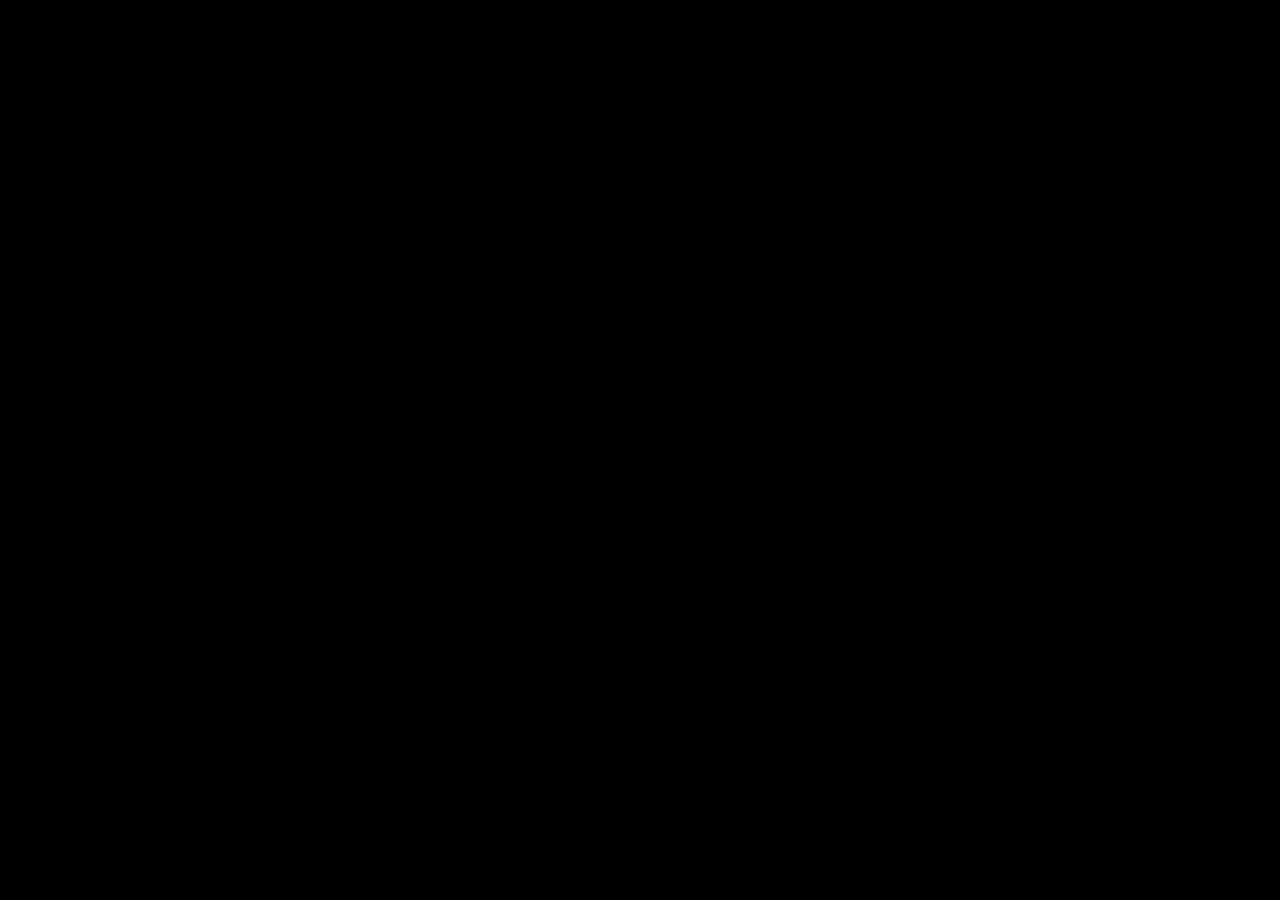
==== alphabet.html @ b6982e20 "Updated files" ====
<!DOCTYPE html>
<html lang="en">

<head>
    <meta charset="UTF-8">
    <title>Lego type</title>
    <link rel="stylesheet" href="styles.css">
    <meta name="viewport" content="width=device-width, initial-scale=1.0">
</head>

<body>
</body>
</html>
<script src="script.js"></script>
---- styles.css ----
html {
  margin: 0;
  padding: 0;
  width: 100%;
  height: 100%;
  font-family: 'Roboto', sans-serif;
  background-color: #000000;
}

header {
  display: flex;
  justify-content: flex-end;
  align-items: center;
  height: 10%;
  width: 100%;
  position: fixed;
  top: 0;
  font-family: "Short Stack", serif;
  font-weight: 400;
  font-style: normal;
  padding: 0 20px;
  background-color: #E3000B;
}

p {
  font-size: 1.5em;
  margin-right: 100px;
}

a {
  text-decoration: none;
  color: #FFFFFF;
}

body {
  margin: auto;
  padding: auto;
  width: 100vw;
  height: 100vh;
  display: flex;
  flex-wrap: wrap;
  flex-direction: row;
  justify-content: center;
  align-items: center;
}

.wrapperL,
.wrapperE,
.wrapperG,
.wrapperO {
  position: relative;
  width: 20%;
  height: 20vh;
  display: flex;
  flex-direction: row;
  margin: auto;
  justify-content: space-evenly;
  align-items: center;
}

.block {
  width: 120px;
  height: 120px;
  background-repeat: no-repeat;
  background-position: center;
  transition: transform 0.5s ease-in-out;
  object-fit: contain;
  position: absolute;
}

.block[letter="L.R"],
.block[letter="E.R1"],
.block[letter="E.R2"],
.block[letter="G.R1"],
.block[letter="G.R2"],
.block[letter="G.R3"],
.block[letter="O.R1"],
.block[letter="O.R2"] {
  background-image: url("images/rL.png");
  z-index: 0;
}

.block[letter="G.R3"] {
  z-index: -1;
}


.block[letter="L.G"],
.block[letter="E.G"],
.block[letter="G.G"],
.block[letter="O.G1"],
.block[letter="O.G2"] {
  background-image: url("images/gT.png");
  z-index: 1;
}

.block[letter="E.G"] {
  z-index: -1;
}

.block[letter="G.G"] {
  z-index: -2;
}


.block[letter="L.Y"],
.block[letter="E.Y"],
.block[letter="G.Y"],
.block[letter="O.Y1"],
.block[letter="O.Y2"] {
  background-image: url("images/yL.png");
  z-index: 0;
}

.block[letter="E.B"] {
  background-image: url("images/bL.png");
  z-index: -1;
}

.block[letter="O.B1"],
.block[letter="O.B2"],
.block[letter="G.B1"],
.block[letter="G.B2"],
.block[letter="L.B"] {
  background-image: url("images/bT.png");
  z-index: 0;
}

.block[letter="G.B1"] {
  z-index: -3;
}

.block[letter="O.B2"] {
  z-index: 1;
}
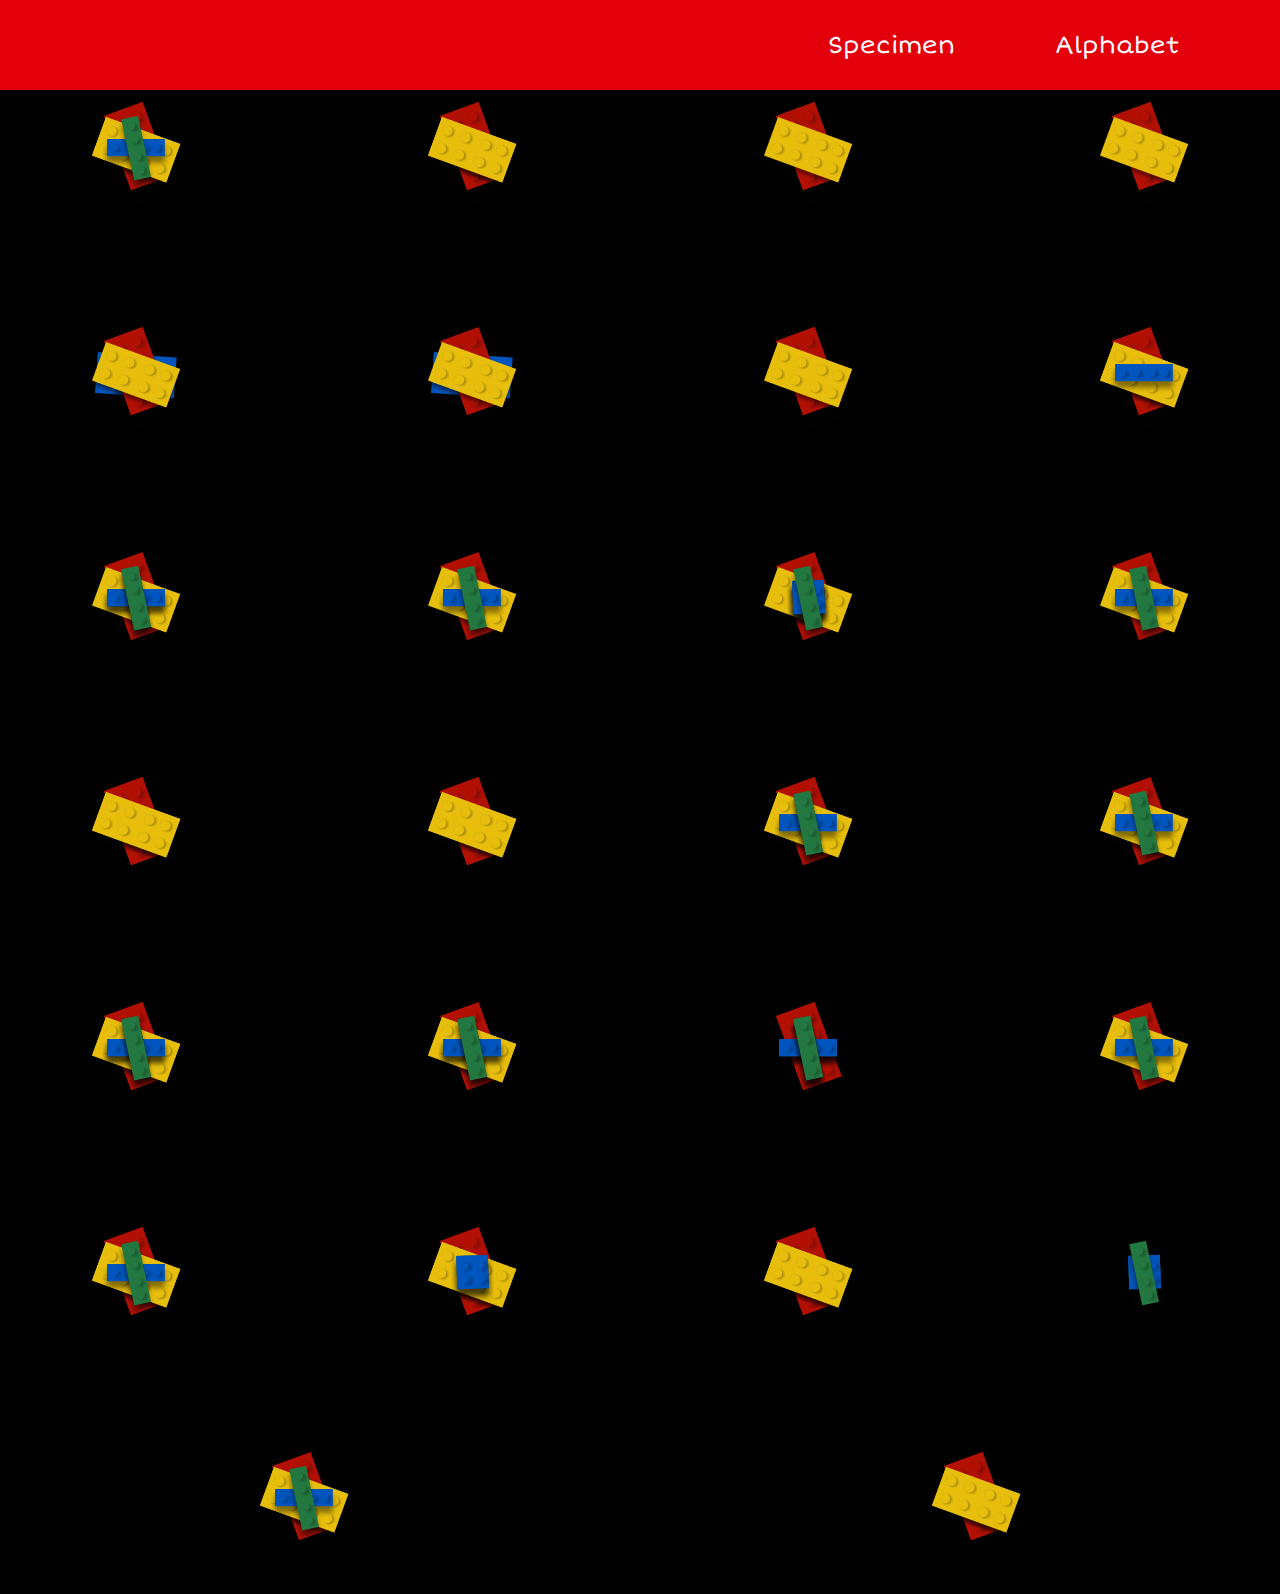
==== commit dd3b02d4: "update" ====
--- a/alphabet.html
+++ b/alphabet.html
@@ -6,9 +6,413 @@
     <title>Lego type</title>
     <link rel="stylesheet" href="styles.css">
     <meta name="viewport" content="width=device-width, initial-scale=1.0">
+    <link rel="preconnect" href="https://fonts.googleapis.com">
+    <link rel="preconnect" href="https://fonts.gstatic.com" crossorigin>
+    <link href="https://fonts.googleapis.com/css2?family=Short+Stack&display=swap" rel="stylesheet">
 </head>
 
 <body>
+    <header>
+        <p><a href="index.html">Specimen</a></p>
+        <p class="active"><a href="alphabet.html">Alphabet</a></p>
+    </header>
+    <div class="alphabetPage">
+        <div class="wrapperA">
+            <div class="block" letter="A.R1">
+            </div>
+            <div class="block" letter="A.R2">
+            </div>
+            <div class="block" letter="A.G1">
+            </div>
+            <div class="block" letter="A.G2">
+            </div>
+            <div class="block" letter="A.Y1">
+            </div>
+            <div class="block" letter="A.Y2">
+            </div>
+            <div class="block" letter="A.B">
+            </div>
+        </div>
+        <div class="wrapperB">
+            <div class="block" letter="B.R1">
+            </div>
+            <div class="block" letter="B.R2">
+            </div>
+            <div class="block" letter="B.smallR">
+            </div>
+            <div class="block" letter="B.G1">
+            </div>
+            <div class="block" letter="B.G2">
+            </div>
+            <div class="block" letter="B.Y1">
+            </div>
+            <div class="block" letter="B.Y2">
+            </div>
+            <div class="block" letter="B.B">
+            </div>
+        </div>
+        <div class="wrapperC">
+            <div class="block" letter="C.R1">
+            </div>
+            <div class="block" letter="C.R2">
+            </div>
+            <div class="block" letter="C.G">
+            </div>
+            <div class="block" letter="C.Y">
+            </div>
+        </div>
+        <div class="wrapperD">
+            <div class="block" letter="D.R1">
+            </div>
+            <div class="block" letter="D.R2">
+            </div>
+            <div class="block" letter="D.G">
+            </div>
+            <div class="block" letter="D.Y">
+            </div>
+            <div class="block" letter="D.B">
+            </div>
+        </div>
+        <div class="wrapperE">
+            <div class="block" letter="E.R1">
+            </div>
+            <div class="block" letter="E.R2">
+            </div>
+            <div class="block" letter="E.G">
+            </div>
+            <div class="block" letter="E.Y">
+            </div>
+            <div class="block" letter="E.B">
+            </div>
+        </div>
+        <div class="wrapperF">
+            <div class="block" letter="F.R1">
+            </div>
+            <div class="block" letter="F.B">
+            </div>
+            <div class="block" letter="F.G">
+            </div>
+            <div class="block" letter="F.Y">
+            </div>
+        </div>
+        <div class="wrapperG">
+            <div class="block" letter="G.R1">
+            </div>
+            <div class="block" letter="G.R2">
+            </div>
+            <div class="block" letter="G.R3">
+            </div>
+            <div class="block" letter="G.B1">
+            </div>
+            <div class="block" letter="G.B2">
+            </div>
+            <div class="block" letter="G.Y">
+            </div>
+            <div class="block" letter="G.G">
+            </div>
+        </div>
+        <div class="wrapperH">
+            <div class="block" letter="H.R1">
+            </div>
+            <div class="block" letter="H.R2">
+            </div>
+            <div class="block" letter="H.G">
+            </div>
+            <div class="block" letter="H.Y1">
+            </div>
+            <div class="block" letter="H.Y2">
+            </div>
+            <div class="block" letter="H.B">
+            </div>
+        </div>
+        <div class="wrapperI">
+            <div class="block" letter="I.R">
+            </div>
+            <div class="block" letter="I.G1">
+            </div>
+            <div class="block" letter="I.G2">
+            </div>
+            <div class="block" letter="I.Y">
+            </div>
+            <div class="block" letter="I.B1">
+            </div>
+            <div class="block" letter="I.B2">
+            </div>
+        </div>
+        <div class="wrapperJ">
+            <div class="block" letter="J.R1">
+            </div>
+            <div class="block" letter="J.G">
+            </div>
+            <div class="block" letter="J.Y">
+            </div>
+            <div class="block" letter="J.B1">
+            </div>
+            <div class="block" letter="J.B2">
+            </div>
+        </div>
+        <div class="wrapperK">
+            <div class="block" letter="K.R1">
+            </div>
+            <div class="block" letter="K.G2">
+            </div>
+            <div class="block" letter="K.Y1">
+            </div>
+            <div class="block" letter="K.B3">
+            </div>
+            <div class="block" letter="K.B4">
+            </div>
+            <div class="block" letter="K.B5">
+            </div>
+            <div class="block" letter="K.B6">
+            </div>
+        </div>
+        <div class="wrapperL">
+            <div class="block" letter="L.R">
+            </div>
+            <div class="block" letter="L.G">
+            </div>
+            <div class="block" letter="L.Y">
+            </div>
+            <div class="block" letter="L.B">
+            </div>
+        </div>
+        <div class="wrapperM">
+            <div class="block" letter="M.R1">
+            </div>
+            <div class="block" letter="M.R2">
+            </div>
+            <div class="block" letter="M.G1">
+            </div>
+            <div class="block" letter="M.Y1">
+            </div>
+            <div class="block" letter="M.Y2">
+            </div>
+            <div class="block" letter="M.B2">
+            </div>
+            <div class="block" letter="M.B1">
+            </div>
+        </div>
+        <div class="wrapperN">
+            <div class="block" letter="N.R1">
+            </div>
+            <div class="block" letter="N.R2">
+            </div>
+            <div class="block" letter="N.G1">
+            </div>
+            <div class="block" letter="N.G2">
+            </div>
+            <div class="block" letter="N.Y1">
+            </div>
+            <div class="block" letter="N.Y2">
+            </div>
+            <div class="block" letter="N.Y3">
+            </div>
+            <div class="block" letter="N.B">
+            </div>
+        </div>
+        <div class="wrapperO">
+            <div class="block" letter="O.R1">
+            </div>
+            <div class="block" letter="O.R2">
+            </div>
+            <div class="block" letter="O.B1">
+            </div>
+            <div class="block" letter="O.B2">
+            </div>
+            <div class="block" letter="O.Y1">
+            </div>
+            <div class="block" letter="O.Y2">
+            </div>
+            <div class="block" letter="O.G1">
+            </div>
+            <div class="block" letter="O.G2">
+            </div>
+        </div>
+        <div class="wrapperP">
+            <div class="block" letter="P.R1">
+            </div>
+            <div class="block" letter="P.G1">
+            </div>
+            <div class="block" letter="P.G2">
+            </div>
+            <div class="block" letter="P.Y1">
+            </div>
+            <div class="block" letter="P.Y2">
+            </div>
+            <div class="block" letter="P.B">
+            </div>
+        </div>
+        <div class="wrapperQ">
+            <div class="block" letter="Q.R1">
+            </div>
+            <div class="block" letter="Q.R2">
+            </div>
+            <div class="block" letter="Q.G1">
+            </div>
+            <div class="block" letter="Q.G2">
+            </div>
+            <div class="block" letter="Q.G3">
+            </div>
+            <div class="block" letter="Q.G4">
+            </div>
+            <div class="block" letter="Q.Y1">
+            </div>
+            <div class="block" letter="Q.Y2">
+            </div>
+            <div class="block" letter="Q.B1">
+            </div>
+            <div class="block" letter="Q.B2">
+            </div>
+        </div>
+        <div class="wrapperR">
+            <div class="block" letter="R.R1">
+            </div>
+            <div class="block" letter="R.R2">
+            </div>
+            <div class="block" letter="R.R3">
+            </div>
+            <div class="block" letter="R.R4">
+            </div>
+            <div class="block" letter="R.G1">
+            </div>
+            <div class="block" letter="R.G2">
+            </div>
+            <div class="block" letter="R.Y1">
+            </div>
+            <div class="block" letter="R.Y2">
+            </div>
+            <div class="block" letter="R.B">
+            </div>
+            <div class="block" letter="R.B2">
+            </div>
+            <div class="block" letter="R.B3">
+            </div>
+            <div class="block" letter="R.B4">
+            </div>
+        </div>
+        <div class="wrapperS">
+            <div class="block" letter="S.R1">
+            </div>
+            <div class="block" letter="S.R2">
+            </div>
+            <div class="block" letter="S.G">
+            </div>
+            <div class="block" letter="S.G2">
+            </div>
+            <div class="block" letter="S.G3">
+            </div>
+            <div class="block" letter="S.B2">
+            </div>
+            <div class="block" letter="S.B1">
+            </div>
+            <div class="block" letter="S.B3">
+            </div>
+        </div>
+        <div class="wrapperT">
+            <div class="block" letter="T.R1">
+            </div>
+            <div class="block" letter="T.G">
+            </div>
+            <div class="block" letter="T.Y">
+            </div>
+            <div class="block" letter="T.B">
+            </div>
+        </div>
+        <div class="wrapperU">
+            <div class="block" letter="U.R1">
+            </div>
+            <div class="block" letter="U.R2">
+            </div>
+            <div class="block" letter="U.G">
+            </div>
+            <div class="block" letter="U.Y1">
+            </div>
+            <div class="block" letter="U.Y2">
+            </div>
+            <div class="block" letter="U.B">
+            </div>
+        </div>
+        <div class="wrapperV">
+            <div class="block" letter="V.R1">
+            </div>
+            <div class="block" letter="V.R2">
+            </div>
+            <div class="block" letter="V.Y1">
+            </div>
+            <div class="block" letter="V.Y2">
+            </div>
+            <div class="block" letter="V.B">
+            </div>
+            <div class="block" letter="V.B2">
+            </div>
+        </div>
+        <div class="wrapperW">
+            <div class="block" letter="W.R1">
+            </div>
+            <div class="block" letter="W.R2">
+            </div>
+            <div class="block" letter="W.G1">
+            </div>
+            <div class="block" letter="W.Y1">
+            </div>
+            <div class="block" letter="W.Y2">
+            </div>
+            <div class="block" letter="W.B2">
+            </div>
+            <div class="block" letter="W.B1">
+            </div>
+        </div>
+        <div class="wrapperX">
+            <div class="block" letter="X.B1">
+            </div>
+            <div class="block" letter="X.B2">
+            </div>
+            <div class="block" letter="X.B3">
+            </div>
+            <div class="block" letter="X.B4">
+            </div>
+            <div class="block" letter="X.B5">
+            </div>
+            <div class="block" letter="X.B6">
+            </div>
+            <div class="block" letter="X.B7">
+            </div>
+            <div class="block" letter="X.B8">
+            </div>
+            <div class="block" letter="X.G1">
+            </div>
+        </div>
+        <div class="wrapperY">
+            <div class="block" letter="Y.R1">
+            </div>
+            <div class="block" letter="Y.G">
+            </div>
+            <div class="block" letter="Y.Y1">
+            </div>
+            <div class="block" letter="Y.Y2">
+            </div>
+            <div class="block" letter="Y.B">
+            </div>
+        </div>
+        <div class="wrapperZ">
+            <div class="block" letter="Z.R1">
+            </div>
+            <div class="block" letter="Z.R2">
+            </div>
+            <div class="block" letter="Z.G1">
+            </div>
+            <div class="block" letter="Z.G2">
+            </div>
+            <div class="block" letter="Z.Y1">
+            </div>
+            <div class="block" letter="Z.Y2">
+            </div>
+            <div class="block" letter="Z.B">
+            </div>
+        </div>
+    </div>
 </body>
+
 </html>
 <script src="script.js"></script>--- a/styles.css
+++ b/styles.css
@@ -20,6 +20,7 @@
   font-style: normal;
   padding: 0 20px;
   background-color: #E3000B;
+  z-index: 100;
 }
 
 p {
@@ -30,6 +31,10 @@
 a {
   text-decoration: none;
   color: #FFFFFF;
+}
+
+.active a:visited {
+  color: #FFED00;
 }
 
 body {
@@ -44,10 +49,48 @@
   align-items: center;
 }
 
+.alphabetPage {
+  display: flex;
+  flex-wrap: wrap;
+  flex-direction: row;
+  justify-content: center;
+  align-items: center;
+  width: 100%;
+  height: 100%;
+  margin-top: 5%;
+  gap: 5%;
+}
+
 .wrapperL,
 .wrapperE,
 .wrapperG,
-.wrapperO {
+.wrapperO,
+.wrapperA,
+.wrapperB,
+.wrapperC,
+.wrapperD,
+.wrapperE,
+.wrapperF,
+.wrapperG,
+.wrapperH,
+.wrapperI,
+.wrapperJ,
+.wrapperK,
+.wrapperL,
+.wrapperM,
+.wrapperN,
+.wrapperO,
+.wrapperP,
+.wrapperQ,
+.wrapperR,
+.wrapperS,
+.wrapperT,
+.wrapperU,
+.wrapperV,
+.wrapperW,
+.wrapperX,
+.wrapperY,
+.wrapperZ {
   position: relative;
   width: 20%;
   height: 20vh;
@@ -75,7 +118,48 @@
 .block[letter="G.R2"],
 .block[letter="G.R3"],
 .block[letter="O.R1"],
-.block[letter="O.R2"] {
+.block[letter="O.R2"],
+.block[letter="A.R1"],
+.block[letter="A.R2"],
+.block[letter="B.R1"],
+.block[letter="B.R2"],
+.block[letter="C.R1"],
+.block[letter="C.R2"],
+.block[letter="D.R1"],
+.block[letter="D.R2"],
+.block[letter="E.R1"],
+.block[letter="E.R2"],
+.block[letter="F.R1"],
+.block[letter="G.R1"],
+.block[letter="B.R2"],
+.block[letter="B.R3"],
+.block[letter="H.R1"],
+.block[letter="H.R2"],
+.block[letter="I.R1"],
+.block[letter="J.R1"],
+.block[letter="K.R1"],
+.block[letter="L.R1"],
+.block[letter="M.R1"],
+.block[letter="M.R2"],
+.block[letter="N.R1"],
+.block[letter="N.R2"],
+.block[letter="I.R"],
+.block[letter="P.R1"],
+.block[letter="Q.R1"],
+.block[letter="Q.R2"],
+.block[letter="R.R1"],
+.block[letter="S.R1"],
+.block[letter="S.R2"],
+.block[letter="T.R1"],
+.block[letter="U.R1"],
+.block[letter="U.R2"],
+.block[letter="V.R1"],
+.block[letter="V.R2"],
+.block[letter="W.R1"],
+.block[letter="W.R2"],
+.block[letter="Y.R1"],
+.block[letter="Z.R1"],
+.block[letter="Z.R2"] {
   background-image: url("images/rL.png");
   z-index: 0;
 }
@@ -89,17 +173,49 @@
 .block[letter="E.G"],
 .block[letter="G.G"],
 .block[letter="O.G1"],
-.block[letter="O.G2"] {
+.block[letter="O.G2"],
+.block[letter="A.G1"],
+.block[letter="A.G2"],
+.block[letter="B.G1"],
+.block[letter="B.G2"],
+.block[letter="E.G"],
+.block[letter="F.G"],
+.block[letter="G.G"],
+.block[letter="H.G"],
+.block[letter="I.G1"],
+.block[letter="I.G2"],
+.block[letter="J.G"],
+.block[letter="K.G1"],
+.block[letter="K.G2"],
+.block[letter="M.G1"],
+.block[letter="N.G1"],
+.block[letter="N.G2"],
+.block[letter="P.G1"],
+.block[letter="P.G2"],
+.block[letter="Q.G1"],
+.block[letter="Q.G2"],
+.block[letter="Q.G3"],
+.block[letter="R.G1"],
+.block[letter="R.G2"],
+.block[letter="P.G2"],
+.block[letter="S.G"],
+.block[letter="S.G2"],
+.block[letter="S.G3"],
+.block[letter="T.G"],
+.block[letter="U.G"],
+.block[letter="W.G1"],
+.block[letter="X.G1"],
+.block[letter="Y.G"],
+.block[letter="Z.G1"],
+.block[letter="Z.G2"] {
   background-image: url("images/gT.png");
   z-index: 1;
 }
 
-.block[letter="E.G"] {
+.block[letter="C.G"],
+.block[letter="D.G"] {
+  background-image: url("images/gL.png");
   z-index: -1;
-}
-
-.block[letter="G.G"] {
-  z-index: -2;
 }
 
 
@@ -107,12 +223,50 @@
 .block[letter="E.Y"],
 .block[letter="G.Y"],
 .block[letter="O.Y1"],
-.block[letter="O.Y2"] {
+.block[letter="O.Y2"],
+.block[letter="A.Y1"],
+.block[letter="A.Y2"],
+.block[letter="B.Y1"],
+.block[letter="B.Y2"],
+.block[letter="C.Y"],
+.block[letter="D.Y"],
+.block[letter="E.Y"],
+.block[letter="F.Y"],
+.block[letter="G.Y"],
+.block[letter="H.Y1"],
+.block[letter="H.Y2"],
+.block[letter="I.Y"],
+.block[letter="J.Y"],
+.block[letter="K.Y1"],
+.block[letter="L.Y"],
+.block[letter="M.Y1"],
+.block[letter="M.Y2"],
+.block[letter="M.Y3"],
+.block[letter="N.Y1"],
+.block[letter="N.Y2"],
+.block[letter="P.Y1"],
+.block[letter="P.Y2"],
+.block[letter="Q.Y1"],
+.block[letter="Q.Y2"],
+.block[letter="R.Y1"],
+.block[letter="R.Y2"],
+.block[letter="T.Y"],
+.block[letter="U.Y1"],
+.block[letter="U.Y2"],
+.block[letter="V.Y1"],
+.block[letter="V.Y2"],
+.block[letter="W.Y1"],
+.block[letter="W.Y2"],
+.block[letter="Y.Y1"],
+.block[letter="Y.Y2"],
+.block[letter="Z.Y1"],
+.block[letter="Z.Y2"] {
   background-image: url("images/yL.png");
   z-index: 0;
 }
 
-.block[letter="E.B"] {
+.block[letter="E.B"],
+.block[letter="F.B"] {
   background-image: url("images/bL.png");
   z-index: -1;
 }
@@ -121,15 +275,94 @@
 .block[letter="O.B2"],
 .block[letter="G.B1"],
 .block[letter="G.B2"],
-.block[letter="L.B"] {
+.block[letter="L.B"],
+.block[letter="A.B"],
+.block[letter="B.B"],
+.block[letter="D.B"],
+.block[letter="H.B"],
+.block[letter="I.B1"],
+.block[letter="I.B2"],
+.block[letter="J.B1"],
+.block[letter="J.B2"],
+.block[letter="K.B1"],
+.block[letter="K.B2"],
+.block[letter="M.B2"],
+.block[letter="N.B"],
+.block[letter="P.B"],
+.block[letter="Q.B1"],
+.block[letter="Q.B2"],
+.block[letter="R.B"],
+.block[letter="R.B2"],
+.block[letter="S.B1"],
+.block[letter="S.B2"],
+.block[letter="S.B3"],
+.block[letter="T.B"],
+.block[letter="U.B"],
+.block[letter="W.B2"],
+.block[letter="Y.B"],
+.block[letter="Z.B"] {
   background-image: url("images/bT.png");
   z-index: 0;
 }
 
-.block[letter="G.B1"] {
+.block[letter="M.B1"],
+.block[letter="W.B1"],
+.block[letter="V.B"],
+.block[letter="V.B2"],
+.block[letter="R.B3"],
+.block[letter="R.B4"],
+.block[letter="K.B3"],
+.block[letter="K.B4"],
+.block[letter="K.B5"],
+.block[letter="K.B6"],
+.block[letter="X.B1"],
+.block[letter="X.B2"],
+.block[letter="X.B3"],
+.block[letter="X.B4"],
+.block[letter="X.B5"],
+.block[letter="X.B6"],
+.block[letter="X.B7"],
+.block[letter="X.B8"] {
+  background-image: url("images/bS.png");
+  z-index: 0;
+}
+
+.block[letter="G.B1"],
+.block[letter="B.B"],
+.block[letter="B.G1"],
+.block[letter="B.G2"],
+.block[letter="M.B1"],
+.block[letter="W.B1"],
+.block[letter="J.B2"],
+.block[letter="R.B3"],
+.block[letter="R.B4"],
+.block[letter="Z.G1"],
+.block[letter="Z.G2"],
+.block[letter="Z.B"] {
   z-index: -3;
 }
 
 .block[letter="O.B2"] {
   z-index: 1;
+}
+
+.block[letter="E.G"] {
+  z-index: -1;
+}
+
+.block[letter="G.G"],
+.block[letter="A.G2"],
+.block[letter="D.B"],
+.block[letter="F.G"],
+.block[letter="H.G"],
+.block[letter="P.G2"],
+.block[letter="Q.G3"],
+.block[letter="M.G1"],
+.block[letter="M.B2"],
+.block[letter="W.G1"],
+.block[letter="W.B2"],
+.block[letter="N.G1"],
+.block[letter="N.G2"],
+.block[letter="N.B"] {
+  z-index: -2;
 }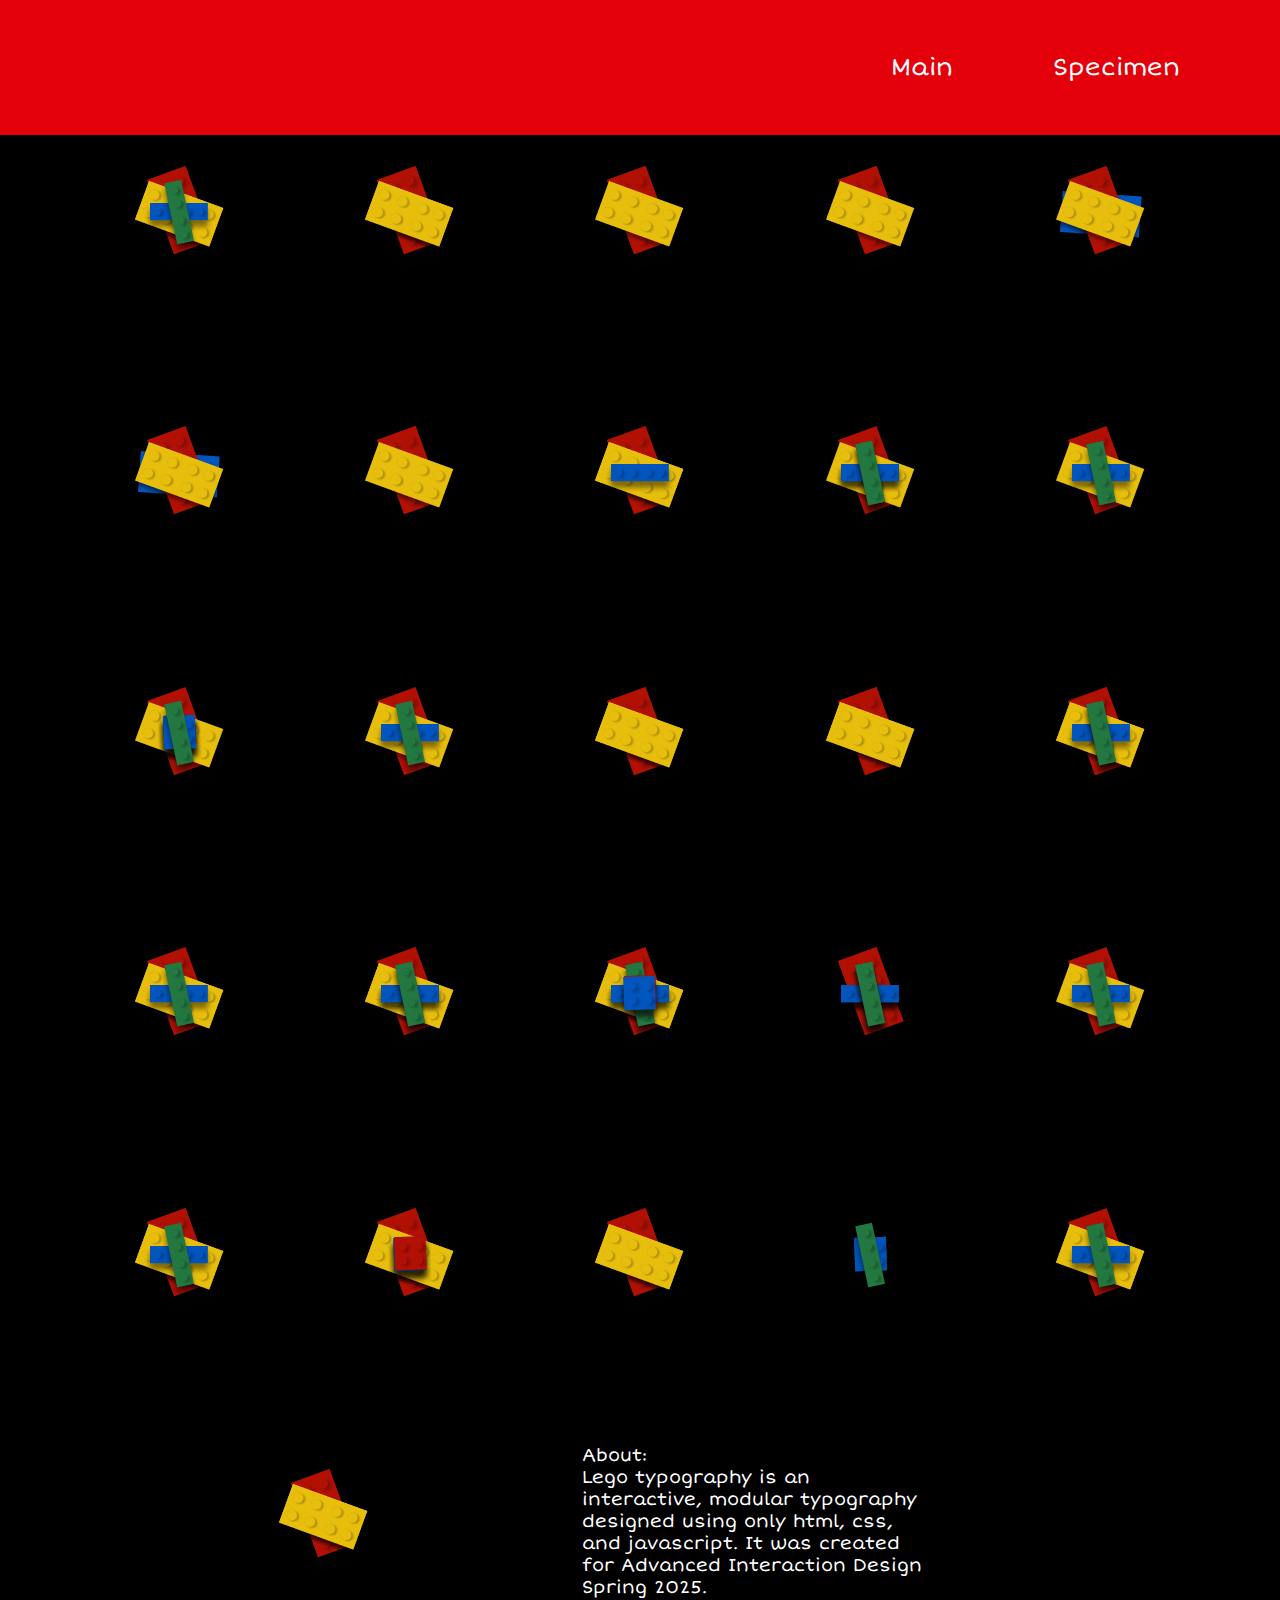
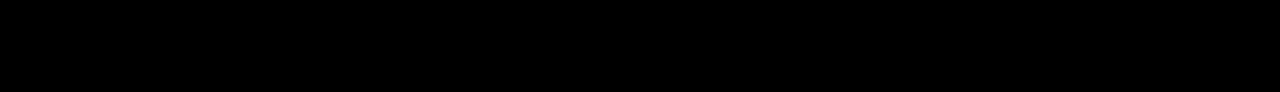
==== commit d7f79c4e: "updates" ====
--- a/alphabet.html
+++ b/alphabet.html
@@ -11,408 +11,423 @@
     <link href="https://fonts.googleapis.com/css2?family=Short+Stack&display=swap" rel="stylesheet">
 </head>
 
-<body>
+<body id="specimenPage">
     <header>
-        <p><a href="index.html">Specimen</a></p>
-        <p class="active"><a href="alphabet.html">Alphabet</a></p>
+        <p><a href="index.html">Main</a></p>
+        <p class="active"><a href="alphabet.html">Specimen</a></p>
     </header>
-    <div class="alphabetPage">
-        <div class="wrapperA">
-            <div class="block" letter="A.R1">
-            </div>
-            <div class="block" letter="A.R2">
-            </div>
-            <div class="block" letter="A.G1">
-            </div>
-            <div class="block" letter="A.G2">
-            </div>
-            <div class="block" letter="A.Y1">
-            </div>
-            <div class="block" letter="A.Y2">
-            </div>
-            <div class="block" letter="A.B">
+        <div id="SpecimenOrganise">
+            <div class="alphabetPage">
+                <div class="wrapperA">
+                    <div class="block" letter="A.R1">
+                    </div>
+                    <div class="block" letter="A.R2">
+                    </div>
+                    <div class="block" letter="A.G1">
+                    </div>
+                    <div class="block" letter="A.G2">
+                    </div>
+                    <div class="block" letter="A.Y1">
+                    </div>
+                    <div class="block" letter="A.Y2">
+                    </div>
+                    <div class="block" letter="A.B">
+                    </div>
+                </div>
+                <div class="wrapperB">
+                    <div class="block" letter="B.R1">
+                    </div>
+                    <div class="block" letter="B.R2">
+                    </div>
+                    <div class="block" letter="B.smallR">
+                    </div>
+                    <div class="block" letter="B.G1">
+                    </div>
+                    <div class="block" letter="B.G2">
+                    </div>
+                    <div class="block" letter="B.Y1">
+                    </div>
+                    <div class="block" letter="B.Y2">
+                    </div>
+                    <div class="block" letter="B.B">
+                    </div>
+                </div>
+                <div class="wrapperC">
+                    <div class="block" letter="C.R1">
+                    </div>
+                    <div class="block" letter="C.R2">
+                    </div>
+                    <div class="block" letter="C.G">
+                    </div>
+                    <div class="block" letter="C.Y">
+                    </div>
+                </div>
+                <div class="wrapperD">
+                    <div class="block" letter="D.R1">
+                    </div>
+                    <div class="block" letter="D.R2">
+                    </div>
+                    <div class="block" letter="D.G">
+                    </div>
+                    <div class="block" letter="D.Y">
+                    </div>
+                    <div class="block" letter="D.B">
+                    </div>
+                </div>
+                <div class="wrapperE">
+                    <div class="block" letter="E.R1">
+                    </div>
+                    <div class="block" letter="E.R2">
+                    </div>
+                    <div class="block" letter="E.G">
+                    </div>
+                    <div class="block" letter="E.Y">
+                    </div>
+                    <div class="block" letter="E.B">
+                    </div>
+                </div>
+                <div class="wrapperF">
+                    <div class="block" letter="F.R1">
+                    </div>
+                    <div class="block" letter="F.B">
+                    </div>
+                    <div class="block" letter="F.G">
+                    </div>
+                    <div class="block" letter="F.Y">
+                    </div>
+                </div>
+                <div class="wrapperG">
+                    <div class="block" letter="G.R1">
+                    </div>
+                    <div class="block" letter="G.R2">
+                    </div>
+                    <div class="block" letter="G.R3">
+                    </div>
+                    <div class="block" letter="G.B1">
+                    </div>
+                    <div class="block" letter="G.B2">
+                    </div>
+                    <div class="block" letter="G.Y">
+                    </div>
+                    <div class="block" letter="G.G">
+                    </div>
+                </div>
+                <div class="wrapperH">
+                    <div class="block" letter="H.R1">
+                    </div>
+                    <div class="block" letter="H.R2">
+                    </div>
+                    <div class="block" letter="H.G">
+                    </div>
+                    <div class="block" letter="H.Y1">
+                    </div>
+                    <div class="block" letter="H.Y2">
+                    </div>
+                    <div class="block" letter="H.B">
+                    </div>
+                </div>
+                <div class="wrapperI">
+                    <div class="block" letter="I.R">
+                    </div>
+                    <div class="block" letter="I.G1">
+                    </div>
+                    <div class="block" letter="I.G2">
+                    </div>
+                    <div class="block" letter="I.Y">
+                    </div>
+                    <div class="block" letter="I.B1">
+                    </div>
+                    <div class="block" letter="I.B2">
+                    </div>
+                </div>
+                <div class="wrapperJ">
+                    <div class="block" letter="J.R1">
+                    </div>
+                    <div class="block" letter="J.G">
+                    </div>
+                    <div class="block" letter="J.Y">
+                    </div>
+                    <div class="block" letter="J.B1">
+                    </div>
+                    <div class="block" letter="J.B2">
+                    </div>
+                </div>
+                <div class="wrapperK">
+                    <div class="block" letter="K.R1">
+                    </div>
+                    <div class="block" letter="K.G2">
+                    </div>
+                    <div class="block" letter="K.Y1">
+                    </div>
+                    <div class="block" letter="K.B3">
+                    </div>
+                    <div class="block" letter="K.B4">
+                    </div>
+                    <div class="block" letter="K.B5">
+                    </div>
+                    <div class="block" letter="K.B6">
+                    </div>
+                    <div class="block" letter="K.R2">
+                    </div>
+                    <div class="block" letter="K.R3">
+                    </div>
+                </div>
+                <div class="wrapperL">
+                    <div class="block" letter="L.R">
+                    </div>
+                    <div class="block" letter="L.G">
+                    </div>
+                    <div class="block" letter="L.Y">
+                    </div>
+                    <div class="block" letter="L.B">
+                    </div>
+                </div>
+                <div class="wrapperM">
+                    <div class="block" letter="M.R1">
+                    </div>
+                    <div class="block" letter="M.R2">
+                    </div>
+                    <div class="block" letter="M.G1">
+                    </div>
+                    <div class="block" letter="M.Y1">
+                    </div>
+                    <div class="block" letter="M.Y2">
+                    </div>
+                    <div class="block" letter="M.B2">
+                    </div>
+                    <div class="block" letter="M.B1">
+                    </div>
+                </div>
+                <div class="wrapperN">
+                    <div class="block" letter="N.R1">
+                    </div>
+                    <div class="block" letter="N.R2">
+                    </div>
+                    <div class="block" letter="N.G1">
+                    </div>
+                    <div class="block" letter="N.G2">
+                    </div>
+                    <div class="block" letter="N.Y1">
+                    </div>
+                    <div class="block" letter="N.Y2">
+                    </div>
+                    <div class="block" letter="N.Y3">
+                    </div>
+                    <div class="block" letter="N.B">
+                    </div>
+                </div>
+                <div class="wrapperO">
+                    <div class="block" letter="O.R1">
+                    </div>
+                    <div class="block" letter="O.R2">
+                    </div>
+                    <div class="block" letter="O.B1">
+                    </div>
+                    <div class="block" letter="O.B2">
+                    </div>
+                    <div class="block" letter="O.Y1">
+                    </div>
+                    <div class="block" letter="O.Y2">
+                    </div>
+                    <div class="block" letter="O.G1">
+                    </div>
+                    <div class="block" letter="O.G2">
+                    </div>
+                </div>
+                <div class="wrapperP">
+                    <div class="block" letter="P.R1">
+                    </div>
+                    <div class="block" letter="P.G1">
+                    </div>
+                    <div class="block" letter="P.G2">
+                    </div>
+                    <div class="block" letter="P.Y1">
+                    </div>
+                    <div class="block" letter="P.Y2">
+                    </div>
+                    <div class="block" letter="P.B">
+                    </div>
+                </div>
+                <div class="wrapperQ">
+                    <div class="block" letter="Q.R1">
+                    </div>
+                    <div class="block" letter="Q.R2">
+                    </div>
+                    <div class="block" letter="Q.G1">
+                    </div>
+                    <div class="block" letter="Q.G2">
+                    </div>
+                    <div class="block" letter="Q.G3">
+                    </div>
+                    <div class="block" letter="Q.G4">
+                    </div>
+                    <div class="block" letter="Q.Y1">
+                    </div>
+                    <div class="block" letter="Q.Y2">
+                    </div>
+                    <div class="block" letter="Q.B1">
+                    </div>
+                    <div class="block" letter="Q.B2">
+                    </div>
+                </div>
+                <div class="wrapperR">
+                    <div class="block" letter="R.R1">
+                    </div>
+                    <div class="block" letter="R.R2">
+                    </div>
+                    <div class="block" letter="R.R3">
+                    </div>
+                    <div class="block" letter="R.R4">
+                    </div>
+                    <div class="block" letter="R.G1">
+                    </div>
+                    <div class="block" letter="R.G2">
+                    </div>
+                    <div class="block" letter="R.Y1">
+                    </div>
+                    <div class="block" letter="R.Y2">
+                    </div>
+                    <div class="block" letter="R.B">
+                    </div>
+                    <div class="block" letter="R.B2">
+                    </div>
+                    <div class="block" letter="R.B3">
+                    </div>
+                    <div class="block" letter="R.B4">
+                    </div>
+                </div>
+                <div class="wrapperS">
+                    <div class="block" letter="S.R1">
+                    </div>
+                    <div class="block" letter="S.R2">
+                    </div>
+                    <div class="block" letter="S.G">
+                    </div>
+                    <div class="block" letter="S.G2">
+                    </div>
+                    <div class="block" letter="S.G3">
+                    </div>
+                    <div class="block" letter="S.B2">
+                    </div>
+                    <div class="block" letter="S.B1">
+                    </div>
+                    <div class="block" letter="S.B3">
+                    </div>
+                </div>
+                <div class="wrapperT">
+                    <div class="block" letter="T.R1">
+                    </div>
+                    <div class="block" letter="T.G">
+                    </div>
+                    <div class="block" letter="T.Y">
+                    </div>
+                    <div class="block" letter="T.B">
+                    </div>
+                </div>
+                <div class="wrapperU">
+                    <div class="block" letter="U.R1">
+                    </div>
+                    <div class="block" letter="U.R2">
+                    </div>
+                    <div class="block" letter="U.G">
+                    </div>
+                    <div class="block" letter="U.Y1">
+                    </div>
+                    <div class="block" letter="U.Y2">
+                    </div>
+                    <div class="block" letter="U.B">
+                    </div>
+                </div>
+                <div class="wrapperV">
+                    <div class="block" letter="V.R1">
+                    </div>
+                    <div class="block" letter="V.R2">
+                    </div>
+                    <div class="block" letter="V.Y1">
+                    </div>
+                    <div class="block" letter="V.Y2">
+                    </div>
+                    <div class="block" letter="V.B">
+                    </div>
+                    <div class="block" letter="V.B2">
+                    </div>
+                    <div class="block" letter="V.R3">
+                    </div>
+                </div>
+                <div class="wrapperW">
+                    <div class="block" letter="W.R1">
+                    </div>
+                    <div class="block" letter="W.R2">
+                    </div>
+                    <div class="block" letter="W.G1">
+                    </div>
+                    <div class="block" letter="W.Y1">
+                    </div>
+                    <div class="block" letter="W.Y2">
+                    </div>
+                    <div class="block" letter="W.B2">
+                    </div>
+                    <div class="block" letter="W.B1">
+                    </div>
+                </div>
+                <div class="wrapperX">
+                    <div class="block" letter="X.B1">
+                    </div>
+                    <div class="block" letter="X.B2">
+                    </div>
+                    <div class="block" letter="X.B3">
+                    </div>
+                    <div class="block" letter="X.B4">
+                    </div>
+                    <div class="block" letter="X.B5">
+                    </div>
+                    <div class="block" letter="X.B6">
+                    </div>
+                    <div class="block" letter="X.B7">
+                    </div>
+                    <div class="block" letter="X.B8">
+                    </div>
+                    <div class="block" letter="X.G1">
+                    </div>
+                </div>
+                <div class="wrapperY">
+                    <div class="block" letter="Y.R1">
+                    </div>
+                    <div class="block" letter="Y.G">
+                    </div>
+                    <div class="block" letter="Y.Y1">
+                    </div>
+                    <div class="block" letter="Y.Y2">
+                    </div>
+                    <div class="block" letter="Y.B">
+                    </div>
+                </div>
+                <div class="wrapperZ">
+                    <div class="block" letter="Z.R1">
+                    </div>
+                    <div class="block" letter="Z.R2">
+                    </div>
+                    <div class="block" letter="Z.G1">
+                    </div>
+                    <div class="block" letter="Z.G2">
+                    </div>
+                    <div class="block" letter="Z.Y1">
+                    </div>
+                    <div class="block" letter="Z.Y2">
+                    </div>
+                    <div class="block" letter="Z.B">
+                    </div>
+                </div>
+                <div class="description">
+                    <p>About:</p>
+                    <p>Lego typography is an interactive, modular typography designed using only html, css, and
+                        javascript. It
+                        was
+                        created for Advanced Interaction Design Spring 2025. </p>
+                </div>
             </div>
         </div>
-        <div class="wrapperB">
-            <div class="block" letter="B.R1">
-            </div>
-            <div class="block" letter="B.R2">
-            </div>
-            <div class="block" letter="B.smallR">
-            </div>
-            <div class="block" letter="B.G1">
-            </div>
-            <div class="block" letter="B.G2">
-            </div>
-            <div class="block" letter="B.Y1">
-            </div>
-            <div class="block" letter="B.Y2">
-            </div>
-            <div class="block" letter="B.B">
-            </div>
-        </div>
-        <div class="wrapperC">
-            <div class="block" letter="C.R1">
-            </div>
-            <div class="block" letter="C.R2">
-            </div>
-            <div class="block" letter="C.G">
-            </div>
-            <div class="block" letter="C.Y">
-            </div>
-        </div>
-        <div class="wrapperD">
-            <div class="block" letter="D.R1">
-            </div>
-            <div class="block" letter="D.R2">
-            </div>
-            <div class="block" letter="D.G">
-            </div>
-            <div class="block" letter="D.Y">
-            </div>
-            <div class="block" letter="D.B">
-            </div>
-        </div>
-        <div class="wrapperE">
-            <div class="block" letter="E.R1">
-            </div>
-            <div class="block" letter="E.R2">
-            </div>
-            <div class="block" letter="E.G">
-            </div>
-            <div class="block" letter="E.Y">
-            </div>
-            <div class="block" letter="E.B">
-            </div>
-        </div>
-        <div class="wrapperF">
-            <div class="block" letter="F.R1">
-            </div>
-            <div class="block" letter="F.B">
-            </div>
-            <div class="block" letter="F.G">
-            </div>
-            <div class="block" letter="F.Y">
-            </div>
-        </div>
-        <div class="wrapperG">
-            <div class="block" letter="G.R1">
-            </div>
-            <div class="block" letter="G.R2">
-            </div>
-            <div class="block" letter="G.R3">
-            </div>
-            <div class="block" letter="G.B1">
-            </div>
-            <div class="block" letter="G.B2">
-            </div>
-            <div class="block" letter="G.Y">
-            </div>
-            <div class="block" letter="G.G">
-            </div>
-        </div>
-        <div class="wrapperH">
-            <div class="block" letter="H.R1">
-            </div>
-            <div class="block" letter="H.R2">
-            </div>
-            <div class="block" letter="H.G">
-            </div>
-            <div class="block" letter="H.Y1">
-            </div>
-            <div class="block" letter="H.Y2">
-            </div>
-            <div class="block" letter="H.B">
-            </div>
-        </div>
-        <div class="wrapperI">
-            <div class="block" letter="I.R">
-            </div>
-            <div class="block" letter="I.G1">
-            </div>
-            <div class="block" letter="I.G2">
-            </div>
-            <div class="block" letter="I.Y">
-            </div>
-            <div class="block" letter="I.B1">
-            </div>
-            <div class="block" letter="I.B2">
-            </div>
-        </div>
-        <div class="wrapperJ">
-            <div class="block" letter="J.R1">
-            </div>
-            <div class="block" letter="J.G">
-            </div>
-            <div class="block" letter="J.Y">
-            </div>
-            <div class="block" letter="J.B1">
-            </div>
-            <div class="block" letter="J.B2">
-            </div>
-        </div>
-        <div class="wrapperK">
-            <div class="block" letter="K.R1">
-            </div>
-            <div class="block" letter="K.G2">
-            </div>
-            <div class="block" letter="K.Y1">
-            </div>
-            <div class="block" letter="K.B3">
-            </div>
-            <div class="block" letter="K.B4">
-            </div>
-            <div class="block" letter="K.B5">
-            </div>
-            <div class="block" letter="K.B6">
-            </div>
-        </div>
-        <div class="wrapperL">
-            <div class="block" letter="L.R">
-            </div>
-            <div class="block" letter="L.G">
-            </div>
-            <div class="block" letter="L.Y">
-            </div>
-            <div class="block" letter="L.B">
-            </div>
-        </div>
-        <div class="wrapperM">
-            <div class="block" letter="M.R1">
-            </div>
-            <div class="block" letter="M.R2">
-            </div>
-            <div class="block" letter="M.G1">
-            </div>
-            <div class="block" letter="M.Y1">
-            </div>
-            <div class="block" letter="M.Y2">
-            </div>
-            <div class="block" letter="M.B2">
-            </div>
-            <div class="block" letter="M.B1">
-            </div>
-        </div>
-        <div class="wrapperN">
-            <div class="block" letter="N.R1">
-            </div>
-            <div class="block" letter="N.R2">
-            </div>
-            <div class="block" letter="N.G1">
-            </div>
-            <div class="block" letter="N.G2">
-            </div>
-            <div class="block" letter="N.Y1">
-            </div>
-            <div class="block" letter="N.Y2">
-            </div>
-            <div class="block" letter="N.Y3">
-            </div>
-            <div class="block" letter="N.B">
-            </div>
-        </div>
-        <div class="wrapperO">
-            <div class="block" letter="O.R1">
-            </div>
-            <div class="block" letter="O.R2">
-            </div>
-            <div class="block" letter="O.B1">
-            </div>
-            <div class="block" letter="O.B2">
-            </div>
-            <div class="block" letter="O.Y1">
-            </div>
-            <div class="block" letter="O.Y2">
-            </div>
-            <div class="block" letter="O.G1">
-            </div>
-            <div class="block" letter="O.G2">
-            </div>
-        </div>
-        <div class="wrapperP">
-            <div class="block" letter="P.R1">
-            </div>
-            <div class="block" letter="P.G1">
-            </div>
-            <div class="block" letter="P.G2">
-            </div>
-            <div class="block" letter="P.Y1">
-            </div>
-            <div class="block" letter="P.Y2">
-            </div>
-            <div class="block" letter="P.B">
-            </div>
-        </div>
-        <div class="wrapperQ">
-            <div class="block" letter="Q.R1">
-            </div>
-            <div class="block" letter="Q.R2">
-            </div>
-            <div class="block" letter="Q.G1">
-            </div>
-            <div class="block" letter="Q.G2">
-            </div>
-            <div class="block" letter="Q.G3">
-            </div>
-            <div class="block" letter="Q.G4">
-            </div>
-            <div class="block" letter="Q.Y1">
-            </div>
-            <div class="block" letter="Q.Y2">
-            </div>
-            <div class="block" letter="Q.B1">
-            </div>
-            <div class="block" letter="Q.B2">
-            </div>
-        </div>
-        <div class="wrapperR">
-            <div class="block" letter="R.R1">
-            </div>
-            <div class="block" letter="R.R2">
-            </div>
-            <div class="block" letter="R.R3">
-            </div>
-            <div class="block" letter="R.R4">
-            </div>
-            <div class="block" letter="R.G1">
-            </div>
-            <div class="block" letter="R.G2">
-            </div>
-            <div class="block" letter="R.Y1">
-            </div>
-            <div class="block" letter="R.Y2">
-            </div>
-            <div class="block" letter="R.B">
-            </div>
-            <div class="block" letter="R.B2">
-            </div>
-            <div class="block" letter="R.B3">
-            </div>
-            <div class="block" letter="R.B4">
-            </div>
-        </div>
-        <div class="wrapperS">
-            <div class="block" letter="S.R1">
-            </div>
-            <div class="block" letter="S.R2">
-            </div>
-            <div class="block" letter="S.G">
-            </div>
-            <div class="block" letter="S.G2">
-            </div>
-            <div class="block" letter="S.G3">
-            </div>
-            <div class="block" letter="S.B2">
-            </div>
-            <div class="block" letter="S.B1">
-            </div>
-            <div class="block" letter="S.B3">
-            </div>
-        </div>
-        <div class="wrapperT">
-            <div class="block" letter="T.R1">
-            </div>
-            <div class="block" letter="T.G">
-            </div>
-            <div class="block" letter="T.Y">
-            </div>
-            <div class="block" letter="T.B">
-            </div>
-        </div>
-        <div class="wrapperU">
-            <div class="block" letter="U.R1">
-            </div>
-            <div class="block" letter="U.R2">
-            </div>
-            <div class="block" letter="U.G">
-            </div>
-            <div class="block" letter="U.Y1">
-            </div>
-            <div class="block" letter="U.Y2">
-            </div>
-            <div class="block" letter="U.B">
-            </div>
-        </div>
-        <div class="wrapperV">
-            <div class="block" letter="V.R1">
-            </div>
-            <div class="block" letter="V.R2">
-            </div>
-            <div class="block" letter="V.Y1">
-            </div>
-            <div class="block" letter="V.Y2">
-            </div>
-            <div class="block" letter="V.B">
-            </div>
-            <div class="block" letter="V.B2">
-            </div>
-        </div>
-        <div class="wrapperW">
-            <div class="block" letter="W.R1">
-            </div>
-            <div class="block" letter="W.R2">
-            </div>
-            <div class="block" letter="W.G1">
-            </div>
-            <div class="block" letter="W.Y1">
-            </div>
-            <div class="block" letter="W.Y2">
-            </div>
-            <div class="block" letter="W.B2">
-            </div>
-            <div class="block" letter="W.B1">
-            </div>
-        </div>
-        <div class="wrapperX">
-            <div class="block" letter="X.B1">
-            </div>
-            <div class="block" letter="X.B2">
-            </div>
-            <div class="block" letter="X.B3">
-            </div>
-            <div class="block" letter="X.B4">
-            </div>
-            <div class="block" letter="X.B5">
-            </div>
-            <div class="block" letter="X.B6">
-            </div>
-            <div class="block" letter="X.B7">
-            </div>
-            <div class="block" letter="X.B8">
-            </div>
-            <div class="block" letter="X.G1">
-            </div>
-        </div>
-        <div class="wrapperY">
-            <div class="block" letter="Y.R1">
-            </div>
-            <div class="block" letter="Y.G">
-            </div>
-            <div class="block" letter="Y.Y1">
-            </div>
-            <div class="block" letter="Y.Y2">
-            </div>
-            <div class="block" letter="Y.B">
-            </div>
-        </div>
-        <div class="wrapperZ">
-            <div class="block" letter="Z.R1">
-            </div>
-            <div class="block" letter="Z.R2">
-            </div>
-            <div class="block" letter="Z.G1">
-            </div>
-            <div class="block" letter="Z.G2">
-            </div>
-            <div class="block" letter="Z.Y1">
-            </div>
-            <div class="block" letter="Z.Y2">
-            </div>
-            <div class="block" letter="Z.B">
-            </div>
-        </div>
-    </div>
 </body>
 
 </html>
-<script src="script.js"></script>+<script src="script.js" defer></script>--- a/styles.css
+++ b/styles.css
@@ -5,13 +5,14 @@
   height: 100%;
   font-family: 'Roboto', sans-serif;
   background-color: #000000;
+  cursor: url(images/hand.png) 20 20, auto;
 }
 
 header {
   display: flex;
   justify-content: flex-end;
   align-items: center;
-  height: 10%;
+  height: 15%;
   width: 100%;
   position: fixed;
   top: 0;
@@ -47,6 +48,15 @@
   flex-direction: row;
   justify-content: center;
   align-items: center;
+  overflow-x: hidden;
+}
+
+#specimenPage {
+  margin-top: 5%;
+}
+
+#mainPage {
+  margin-top: 0%;
 }
 
 .alphabetPage {
@@ -55,10 +65,31 @@
   flex-direction: row;
   justify-content: center;
   align-items: center;
-  width: 100%;
+  width: 90%;
   height: 100%;
+  margin: auto;
   margin-top: 5%;
-  gap: 5%;
+  gap: 0;
+}
+
+.description {
+  display: flex;
+  flex-wrap: wrap;
+  flex-direction: row;
+  justify-content: flex-start;
+  color:#FFFFFF;
+  font-size: 12px;
+  margin-right: 25%;
+  width: 30%;
+  margin-bottom: 7%;
+  font-family: "Short Stack", serif;
+  font-weight: 400;
+  font-style: normal;
+}
+
+.description p {
+  margin: 0;
+  padding: 0;
 }
 
 .wrapperL,
@@ -96,9 +127,26 @@
   height: 20vh;
   display: flex;
   flex-direction: row;
+  justify-content: center;
+  align-items: center;
   margin: auto;
-  justify-content: space-evenly;
+  margin-bottom: 7%;
+}
+
+#main,
+#main2,
+#main3,
+#main4 {
+  position: relative;
+  width: 20%;
+  height: 20vh;
+  display: flex;
+  flex-direction: row;
+  justify-content: center;
   align-items: center;
+  transform: scale(1.75);
+  margin: auto;
+  margin-right: 5%;
 }
 
 .block {
@@ -106,7 +154,6 @@
   height: 120px;
   background-repeat: no-repeat;
   background-position: center;
-  transition: transform 0.5s ease-in-out;
   object-fit: contain;
   position: absolute;
 }
@@ -162,6 +209,7 @@
 .block[letter="Z.R2"] {
   background-image: url("images/rL.png");
   z-index: 0;
+  transition: transform 0.5s ease-in-out;
 }
 
 .block[letter="G.R3"] {
@@ -210,12 +258,14 @@
 .block[letter="Z.G2"] {
   background-image: url("images/gT.png");
   z-index: 1;
+  transition: transform 0.2s ease-in-out;
 }
 
 .block[letter="C.G"],
 .block[letter="D.G"] {
   background-image: url("images/gL.png");
   z-index: -1;
+  transition: transform 0.7s ease-in-out;
 }
 
 
@@ -263,12 +313,14 @@
 .block[letter="Z.Y2"] {
   background-image: url("images/yL.png");
   z-index: 0;
+  transition: transform 0.9s ease-in-out;
 }
 
 .block[letter="E.B"],
 .block[letter="F.B"] {
   background-image: url("images/bL.png");
   z-index: -1;
+  transition: transform 0.5s ease-in-out;
 }
 
 .block[letter="O.B1"],
@@ -303,13 +355,13 @@
 .block[letter="Z.B"] {
   background-image: url("images/bT.png");
   z-index: 0;
+  transition: transform 0.7s ease-in-out;
 }
 
 .block[letter="M.B1"],
 .block[letter="W.B1"],
 .block[letter="V.B"],
 .block[letter="V.B2"],
-.block[letter="R.B3"],
 .block[letter="R.B4"],
 .block[letter="K.B3"],
 .block[letter="K.B4"],
@@ -325,6 +377,16 @@
 .block[letter="X.B8"] {
   background-image: url("images/bS.png");
   z-index: 0;
+  transition: transform 0.5s ease-in-out;
+}
+
+.block[letter="V.R3"],
+.block[letter="K.R2"],
+.block[letter="K.R3"],
+.block[letter="R.B3"] {
+  background-image: url("images/rS.png");
+  z-index: 0;
+  transition: transform 0.3s ease-in-out;
 }
 
 .block[letter="G.B1"],
@@ -338,7 +400,9 @@
 .block[letter="R.B4"],
 .block[letter="Z.G1"],
 .block[letter="Z.G2"],
-.block[letter="Z.B"] {
+.block[letter="Z.B"],
+.block[letter="K.R2"],
+.block[letter="K.R3"] {
   z-index: -3;
 }
 
@@ -365,4 +429,12 @@
 .block[letter="N.G2"],
 .block[letter="N.B"] {
   z-index: -2;
+}
+
+.block[letter="R.B3"] {
+  z-index: 1;
+}
+
+.block[letter="R.B4"] {
+  z-index: 2;
 }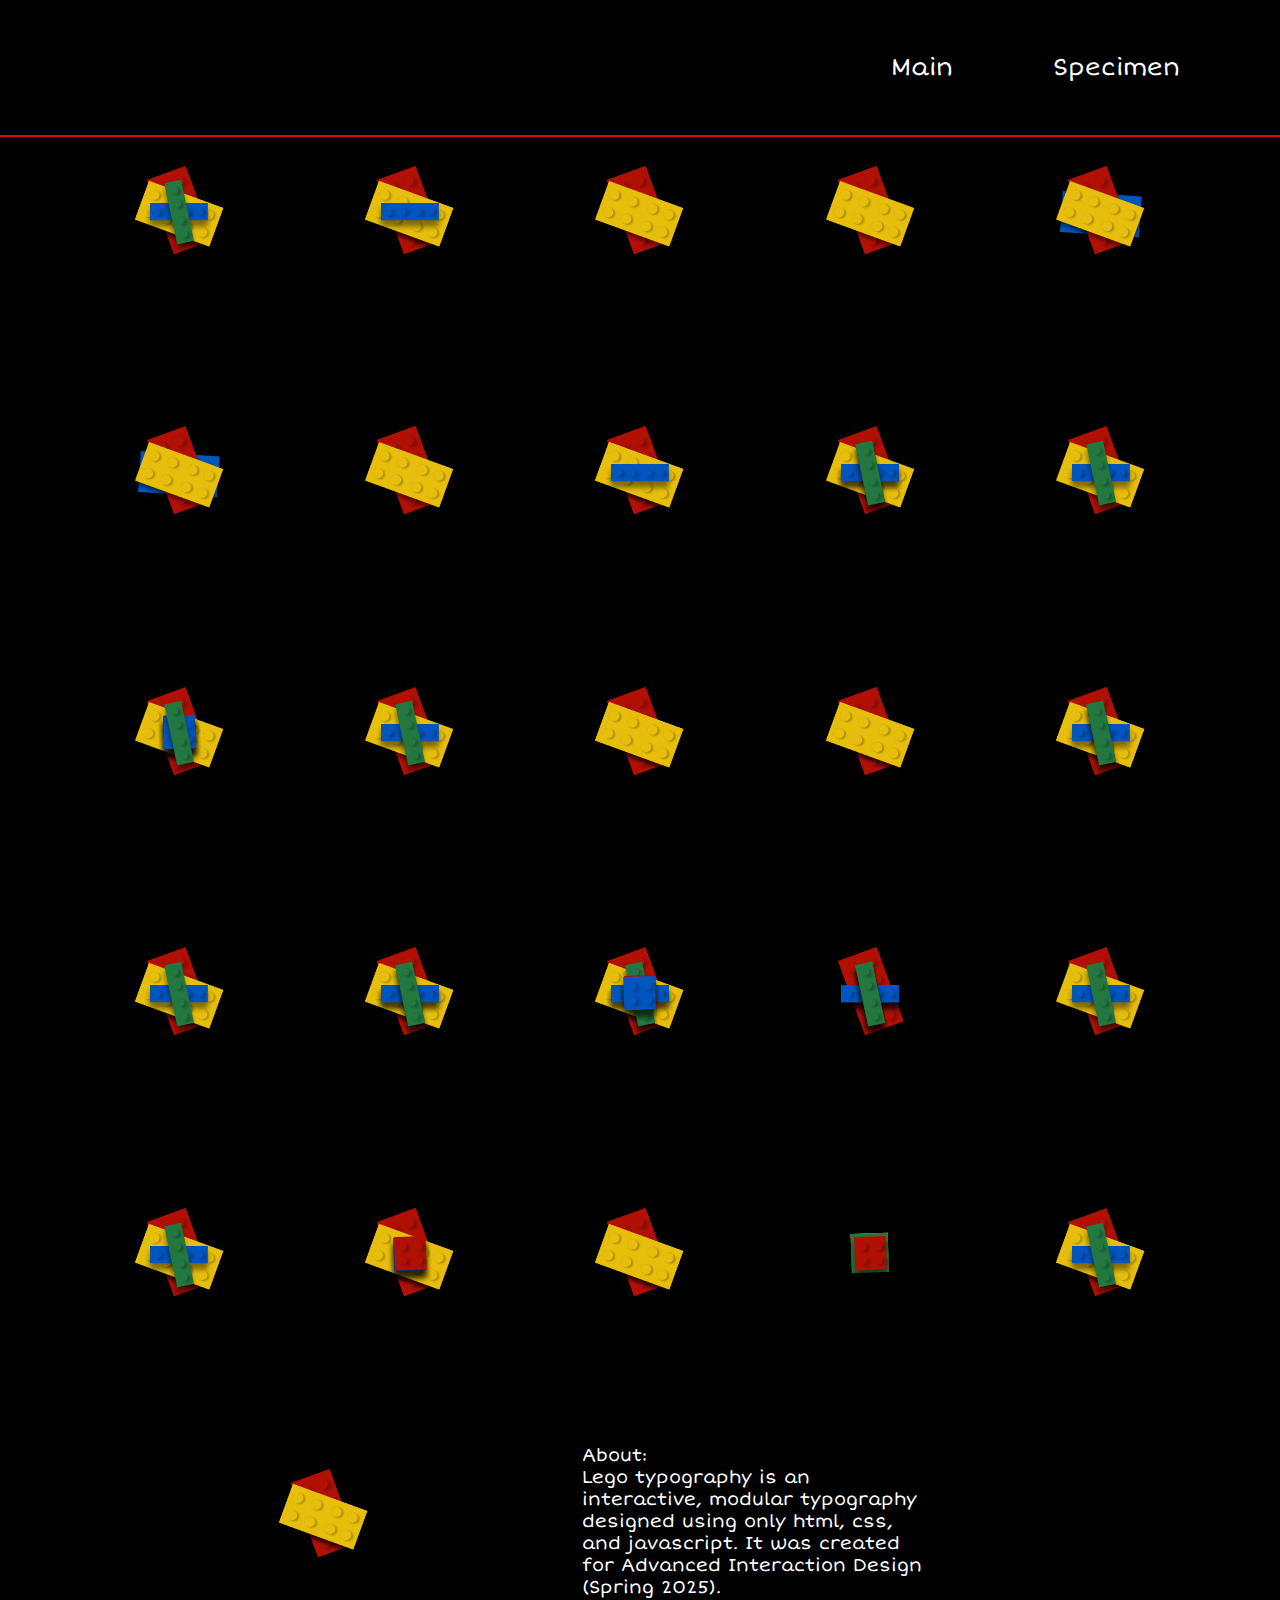
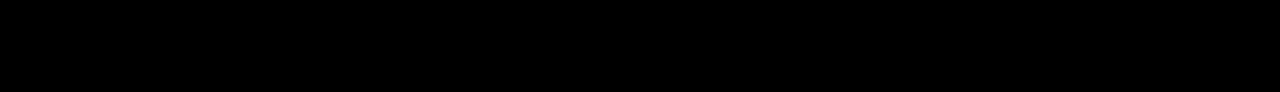
==== commit 7123690c: "updates" ====
--- a/alphabet.html
+++ b/alphabet.html
@@ -387,7 +387,7 @@
                     </div>
                     <div class="block" letter="X.B8">
                     </div>
-                    <div class="block" letter="X.G1">
+                    <div class="block" letter="X.R">
                     </div>
                 </div>
                 <div class="wrapperY">
@@ -423,7 +423,7 @@
                     <p>Lego typography is an interactive, modular typography designed using only html, css, and
                         javascript. It
                         was
-                        created for Advanced Interaction Design Spring 2025. </p>
+                        created for Advanced Interaction Design (Spring 2025). </p>
                 </div>
             </div>
         </div>
--- a/styles.css
+++ b/styles.css
@@ -20,8 +20,9 @@
   font-weight: 400;
   font-style: normal;
   padding: 0 20px;
-  background-color: #E3000B;
+  background-color: #000000;
   z-index: 100;
+  border-bottom: 2px solid #E3000B;
 }
 
 p {
@@ -147,6 +148,7 @@
   transform: scale(1.75);
   margin: auto;
   margin-right: 5%;
+  margin-top: 23%;
 }
 
 .block {
@@ -209,7 +211,7 @@
 .block[letter="Z.R2"] {
   background-image: url("images/rL.png");
   z-index: 0;
-  transition: transform 0.5s ease-in-out;
+  transition: transform 0.3s ease-in-out;
 }
 
 .block[letter="G.R3"] {
@@ -368,25 +370,37 @@
 .block[letter="K.B5"],
 .block[letter="K.B6"],
 .block[letter="X.B1"],
+.block[letter="X.B4"],
 .block[letter="X.B2"],
-.block[letter="X.B3"],
-.block[letter="X.B4"],
-.block[letter="X.B5"],
-.block[letter="X.B6"],
-.block[letter="X.B7"],
-.block[letter="X.B8"] {
+.block[letter="X.B6"] {
   background-image: url("images/bS.png");
   z-index: 0;
-  transition: transform 0.5s ease-in-out;
+  transition: transform 0.8s ease-in-out;
 }
 
 .block[letter="V.R3"],
 .block[letter="K.R2"],
 .block[letter="K.R3"],
-.block[letter="R.B3"] {
+.block[letter="R.B3"],
+.block[letter="X.B7"],
+.block[letter="X.R"] {
   background-image: url("images/rS.png");
   z-index: 0;
   transition: transform 0.3s ease-in-out;
+}
+
+.block[letter="X.B4"],
+.block[letter="X.B5"] {
+  background-image: url("images/yS.png");
+  z-index: 0;
+  transition: transform 0.5s ease-in-out;
+}
+
+.block[letter="X.B3"],
+.block[letter="X.B8"] {
+  background-image: url("images/gS.png");
+  z-index: 0;
+  transition: transform 0.5s ease-in-out;
 }
 
 .block[letter="G.B1"],
@@ -435,6 +449,7 @@
   z-index: 1;
 }
 
-.block[letter="R.B4"] {
+.block[letter="R.B4"],
+.block[letter="B.B"] {
   z-index: 2;
 }